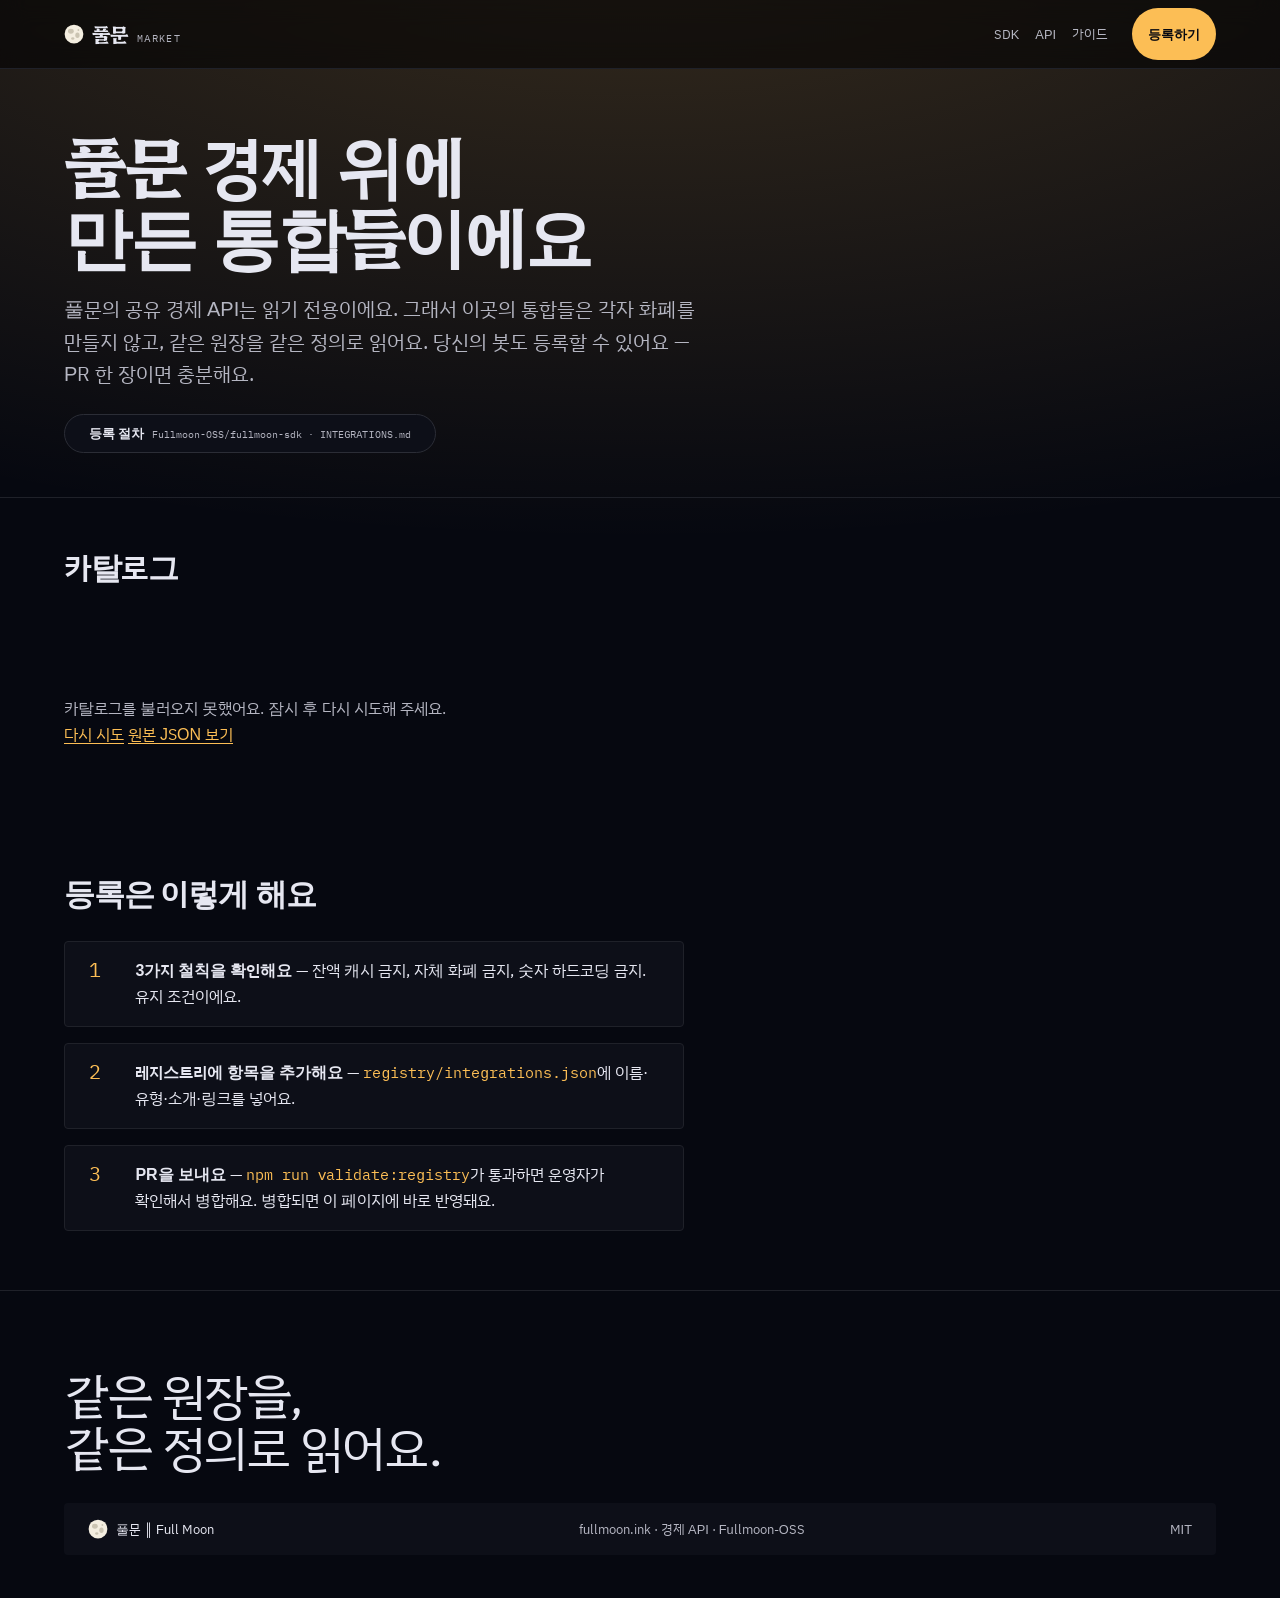
==== index.html @ bb8cbcb5 "feat: Fullmoon market — the integration catalog site (market.fullmoon.ink)" ====
<!doctype html>
<html lang="ko">
<head>
<meta charset="utf-8">
<meta name="viewport" content="width=device-width, initial-scale=1, viewport-fit=cover">
<title>풀문 마켓 ║ Full Moon Market — 풀문 경제 위에 만든 통합들</title>
<meta name="description" content="풀문(Fullmoon) 네트워크의 공유 경제 API 위에 만들어진 봇·대시보드·도구들의 공식 카탈로그예요. 자기 화폐를 만들지 않고 같은 원장을 함께 읽는 통합들을 등록하고 찾아가세요.">
<meta name="color-scheme" content="dark">
<link rel="canonical" href="https://market.fullmoon.ink/">
<meta property="og:title" content="풀문 마켓 ║ Full Moon Market — 풀문 경제 위에 만든 통합들">
<meta property="og:description" content="풀문 공유 경제 API 위에 만들어진 봇·대시보드·도구들의 공식 카탈로그예요. PR 한 장으로 등록할 수 있어요.">
<meta property="og:type" content="website">
<meta property="og:url" content="https://market.fullmoon.ink/">
<meta property="og:image" content="https://fullmoon.ink/assets/img/og-banner.png">
<meta name="theme-color" content="#0d1226">
<link rel="icon" type="image/png" href="assets/img/guild-icon.png">
<link rel="preload" href="assets/fonts/plex-sans-kr-400.woff2" as="font" type="font/woff2" crossorigin>
<link rel="preload" href="assets/fonts/hahmlet-700.woff2" as="font" type="font/woff2" crossorigin>
<link rel="preload" href="assets/fonts/plex-mono-400.woff2" as="font" type="font/woff2" crossorigin>
<link rel="stylesheet" href="assets/css/tokens.css">
<link rel="stylesheet" href="assets/css/fonts.css">
<link rel="stylesheet" href="assets/css/market.css">
<script src="assets/js/market.js" defer></script>
</head>
<body>
<a class="skip" href="#main">본문으로 건너뛰기</a>

<header class="nav">
  <nav class="nav__inner" aria-label="주요 메뉴">
    <a class="brand" href="https://fullmoon.ink/">
      <svg class="moon" viewBox="0 0 32 32" aria-hidden="true" focusable="false">
        <circle cx="16" cy="16" r="15" fill="var(--color-moon-face)"/>
        <ellipse cx="11" cy="11.5" rx="4.6" ry="3.9" fill="var(--color-moon-mare)"/>
        <ellipse cx="21.5" cy="18" rx="3.4" ry="4.4" fill="var(--color-moon-mare)"/>
        <ellipse cx="14" cy="23" rx="2.6" ry="2" fill="var(--color-moon-mare)"/>
        <circle cx="23" cy="9.5" r="1.5" fill="var(--color-moon-mare)"/>
      </svg>
      <span class="brand__name">풀문</span>
      <span class="brand__latin">Market</span>
    </a>
    <div class="nav__links">
      <a class="nav__link" href="https://github.com/Fullmoon-OSS/fullmoon-sdk">SDK</a>
      <a class="nav__link" href="https://github.com/Fullmoon-OSS/fullmoon-economy-api">API</a>
      <a class="nav__link" href="https://github.com/Fullmoon-OSS/fullmoon-docs">가이드</a>
    </div>
    <div class="nav__end">
      <a class="nav__cta" href="https://github.com/Fullmoon-OSS/fullmoon-sdk/blob/main/INTEGRATIONS.md">등록하기</a>
    </div>
  </nav>
</header>

<main id="main">
  <section class="hero" aria-labelledby="hero-title">
    <h1 class="hero__display" id="hero-title">풀문 경제 위에<br>만든 통합들이에요</h1>
    <p class="hero__lede">
      풀문의 공유 경제 API는 읽기 전용이에요. 그래서 이곳의 통합들은 각자 화폐를
      만들지 않고, 같은 원장을 같은 정의로 읽어요. 당신의 봇도 등록할 수 있어요 —
      PR 한 장이면 충분해요.
    </p>
    <a class="chip" href="https://github.com/Fullmoon-OSS/fullmoon-sdk/blob/main/INTEGRATIONS.md">
      <span class="chip__label">등록 절차</span>
      <span class="chip__addr">Fullmoon-OSS/fullmoon-sdk · INTEGRATIONS.md</span>
    </a>
  </section>

  <section class="board" aria-label="통합 카탈로그">
    <div class="board__head">
      <h2 class="board__title">카탈로그</h2>
      <p class="board__count" id="count" aria-live="polite"></p>
    </div>
    <div class="filters" id="filters" role="group" aria-label="유형 필터"></div>
    <div class="grid" id="grid">
      <p class="state" id="loading">카탈로그를 불러오는 중이에요…</p>
      <noscript><p class="state">이 카탈로그는 JavaScript로 목록을 그려요. 브라우저에서 허용해 주세요. 목록 원본은 <a href="https://github.com/Fullmoon-OSS/fullmoon-sdk/blob/main/registry/integrations.json">registry/integrations.json</a>에 있어요.</p></noscript>
    </div>
    <div class="state state--hidden" id="error" role="alert">
      <p>카탈로그를 불러오지 못했어요. 잠시 후 다시 시도해 주세요.</p>
      <p><button class="retry" id="retry" type="button">다시 시도</button>
         <a class="retry" href="https://github.com/Fullmoon-OSS/fullmoon-sdk/blob/main/registry/integrations.json">원본 JSON 보기</a></p>
    </div>
  </section>

  <section class="howto" aria-labelledby="howto-title">
    <h2 class="howto__title" id="howto-title">등록은 이렇게 해요</h2>
    <ol class="howto__steps">
      <li><span class="step__n"></span><div class="step__body"><strong>3가지 철칙을 확인해요</strong> — 잔액 캐시 금지, 자체 화폐 금지, 숫자 하드코딩 금지. 유지 조건이에요.</div></li>
      <li><span class="step__n"></span><div class="step__body"><strong>레지스트리에 항목을 추가해요</strong> — <code>registry/integrations.json</code>에 이름·유형·소개·링크를 넣어요.</div></li>
      <li><span class="step__n"></span><div class="step__body"><strong>PR을 보내요</strong> — <code>npm run validate:registry</code>가 통과하면 운영자가 확인해서 병합해요. 병합되면 이 페이지에 바로 반영돼요.</div></li>
    </ol>
  </section>
</main>

<footer class="foot">
  <p class="foot__line">같은 원장을,<br>같은 정의로 읽어요.</p>
  <div class="foot__meta">
    <span class="foot__mark">
      <svg class="moon" viewBox="0 0 32 32" aria-hidden="true" focusable="false">
        <circle cx="16" cy="16" r="15" fill="var(--color-moon-face)"/>
        <ellipse cx="11" cy="11.5" rx="4.6" ry="3.9" fill="var(--color-moon-mare)"/>
        <ellipse cx="21.5" cy="18" rx="3.4" ry="4.4" fill="var(--color-moon-mare)"/>
        <ellipse cx="14" cy="23" rx="2.6" ry="2" fill="var(--color-moon-mare)"/>
        <circle cx="23" cy="9.5" r="1.5" fill="var(--color-moon-mare)"/>
      </svg>
      풀문 ║ Full Moon
    </span>
    <span><a href="https://fullmoon.ink/">fullmoon.ink</a> · <a href="https://api.fullmoon.ink/economy/v1/health">경제 API</a> · <a href="https://github.com/Fullmoon-OSS">Fullmoon-OSS</a></span>
    <span>MIT</span>
  </div>
</footer>
</body>
</html>
---- assets/css/tokens.css ----
/* Hallmark · locked tokens · theme: custom "Moonwake" (tuned depth)
 * Palette derived from measured brand assets, not invented:
 *   guild icon ground  #0F1525 -> oklch(19.9% 0.034 268)
 *   MOTD gradient      #B5B4E2 -> oklch(78.6% 0.065 286)
 *                      #826BC2 -> oklch(58.8% 0.131 294)
 *                      #3D4468 -> oklch(39.7% 0.062 275)
 * Anchor hue 274. Accent taken from the brand's own central object (full moon)
 * rather than the violet gradient: high-chroma violet on dark canvas is the
 * purple-hero tell. Warm accent on a cool canvas.
 * Verified: gate 22 (min chroma 0.012), gate 23, gates 40-41 (APCA + WCAG).
 */
:root {
  color-scheme: dark;

  /* ---- colour ------------------------------------------------------- */
  --color-paper:       oklch(13.5% 0.019 274);
  --color-paper-2:     oklch(17.0% 0.020 274);
  --color-paper-3:     oklch(20.5% 0.020 274);
  --color-ink:         oklch(93.0% 0.013 283);
  --color-ink-2:       oklch(86.0% 0.012 283);
  --color-muted:       oklch(78.0% 0.016 281);   /* Lc 63.4 on paper */
  --color-neutral:     oklch(68.0% 0.014 281);   /* Lc 46.5 - non-body only */
  --color-rule:        oklch(30.0% 0.016 274);
  --color-rule-2:      oklch(25.0% 0.014 274);
  --color-accent:      oklch(84.0% 0.140  78);
  --color-accent-ink:  oklch(13.5% 0.019 274);
  --color-focus:       oklch(86.0% 0.130  82);

  --color-bloom:       oklch(84% 0.140 78 / 0.20);
  --color-bloom-out:   oklch(13.5% 0.019 274 / 0);
  --color-cast:        oklch(6% 0.020 274 / 0.55);
  --color-scrim:       oklch(4% 0.018 274 / 0.78);
  --color-moon-face:   oklch(95% 0.020 90);
  --color-moon-mare:   oklch(82% 0.026 88);
  --color-selection:   oklch(84% 0.140 78 / 0.28);

  /* The ground the card specimens are composited onto. This is not a Moonwake
   * value: it is the top stop of the cards' own sky, read out of the bot's
   * drawScene. The specimens keep their transparent rounded corners and the
   * clip's H.264 fallback cannot carry alpha at all, so both sit on this and
   * tools/render-cards.mjs refuses to build if the two ever disagree. */
  --color-specimen:    #0a0e21;

  /* ---- type --------------------------------------------------------- */
  --font-display: "Hahmlet", "IBM Plex Sans KR", ui-serif, serif;
  --font-body:    "IBM Plex Sans KR", ui-sans-serif, sans-serif;
  --font-mono:    "IBM Plex Mono", "IBM Plex Sans KR", ui-monospace, monospace;

  /* ratio 1.25 from 16px */
  --text-xs:      0.64rem;
  --text-sm:      0.8rem;
  --text-base:    1rem;
  --text-md:      1.25rem;
  --text-lg:      1.5625rem;
  --text-xl:      1.9531rem;
  --text-2xl:     2.4414rem;
  --text-3xl:     3.0518rem;
  --text-display:   clamp(2.1875rem, 4.4vw + 1rem, 4.25rem);
  --text-display-s: clamp(2rem, 3vw + 1rem, 3.0518rem);

  --leading-display: 1.04;
  --leading-tight:   1.2;
  --leading-body:    1.62;
  --track-display: -0.03em;
  --track-label:    0.13em;

  /* ---- space (4pt, 9 steps) ------------------------------------------ */
  --space-3xs: 0.25rem;
  --space-2xs: 0.5rem;
  --space-xs:  0.75rem;
  --space-sm:  1rem;
  --space-md:  1.5rem;
  --space-lg:  2rem;
  --space-xl:  3rem;
  --space-2xl: 4.5rem;
  --space-3xl: 7rem;

  /* ---- section rhythm ------------------------------------------------ */
  /* The air between two sections, as distinct from the scale above, which is
     what objects are built out of. Fluid because a phone screen is a third the
     width of a desktop one and the same height: the fixed 4.5rem that costs a
     1440px reader nothing costs a 390px reader a twelfth of every screen, and
     the index spent 736px — a quarter of the document — on five such gaps.
     Floors are set at the phone, ceilings at the old fixed values (the footer's
     7rem is the exception: nothing on the site needs 112px of approach).
     Monotonic at every width, so the four never cross. */
  --rhythm-tight: clamp(1.25rem, 2.4vw, 2rem);     /* 20 -> 32  (was space-lg)  */
  --rhythm:       clamp(1.5rem,  3.4vw, 3rem);     /* 24 -> 48  (was space-xl)  */
  --rhythm-open:  clamp(2rem,    4.6vw, 4.5rem);   /* 32 -> 72  (was space-2xl) */
  --rhythm-close: clamp(2.5rem,  6vw,   6rem);     /* 40 -> 96  (was space-3xl) */

  --page-gutter: clamp(1.25rem, 5vw, 4.5rem);
  /* Prose measure. Gate 25 wants 45-75ch; Korean syllable blocks advance
     ~1.3ch each, so the low end of that band is ~38 blocks per line —
     which is also where a Korean column reads best. Both hold at 48ch. */
  --measure: 62ch;
  --measure-narrow: 48ch;
  --measure-say: 54ch;
  --shell: 84rem;

  /* ---- line, radius, elevation --------------------------------------- */
  --rule-hair: 1px;
  --radius-sm:  2px;
  --radius-md:  4px;
  --radius-pill: 999px;
  --shadow-lift: 0 18px 44px -32px var(--color-cast);

  /* ---- z (named, six levels) ---------------------------------------- */
  --z-base:    0;
  --z-raised:  10;
  --z-sticky:  100;
  --z-nav:     300;
  --z-overlay: 700;
  --z-top:     900;

  /* ---- motion ------------------------------------------------------- */
  --ease-out:    cubic-bezier(0.16, 1, 0.3, 1);
  --ease-in:     cubic-bezier(0.7, 0, 0.84, 0);
  --ease-in-out: cubic-bezier(0.65, 0, 0.35, 1);
  --dur-micro: 120ms;
  --dur-short: 220ms;
  --dur-long:  420ms;
}
---- assets/css/fonts.css ----
/* Generated by tools/fetch_fonts.py — do not hand-edit.
 * One static woff2 per weight the page actually computes to, subset to
 * the glyphs it actually renders. Korean glyphs that IBM Plex Mono does
 * not carry fall through to IBM Plex Sans KR, its superfamily sibling.
 */

@font-face {
  font-family: "Hahmlet";
  font-style: normal;
  font-weight: 400;
  font-display: swap;
  src: url("../fonts/hahmlet-400.woff2") format("woff2");
}

@font-face {
  font-family: "Hahmlet";
  font-style: normal;
  font-weight: 700;
  font-display: swap;
  src: url("../fonts/hahmlet-700.woff2") format("woff2");
}

@font-face {
  font-family: "IBM Plex Mono";
  font-style: normal;
  font-weight: 400;
  font-display: swap;
  src: url("../fonts/plex-mono-400.woff2") format("woff2");
}

@font-face {
  font-family: "IBM Plex Sans KR";
  font-style: normal;
  font-weight: 400;
  font-display: swap;
  src: url("../fonts/plex-sans-kr-400.woff2") format("woff2");
}

@font-face {
  font-family: "IBM Plex Sans KR";
  font-style: normal;
  font-weight: 600;
  font-display: swap;
  src: url("../fonts/plex-sans-kr-600.woff2") format("woff2");
}
---- assets/css/market.css ----
/* market.fullmoon.ink — the Fullmoon-OSS integration catalog.
 *
 * Design language: the dalbit-web "Moonwake" system (assets/css/tokens.css is
 * the locked token sheet, copied verbatim). This file only composes the
 * tokens: dark paper, hairline rules, Hahmlet display, mono machine text,
 * one warm accent on a cool canvas. No new colours.
 */

/* ---- base ----------------------------------------------------------- */

body {
  margin: 0;
  background-color: var(--color-paper);
  background-image: radial-gradient(120% 70% at 50% -10%,
      var(--color-bloom), var(--color-bloom-out));
  background-repeat: no-repeat;
  background-attachment: fixed;
  color: var(--color-ink);
  font-family: var(--font-body);
  font-size: var(--text-base);
  font-weight: 400;
  line-height: var(--leading-body);
  font-variant-numeric: oldstyle-nums;
  word-break: keep-all;
  overflow-wrap: break-word;
  padding-inline: max(0px, env(safe-area-inset-left));
  padding-bottom: env(safe-area-inset-bottom);
}

::selection { background: var(--color-selection); color: var(--color-ink); }

h1, h2 {
  font-family: var(--font-display);
  font-weight: 700;
  letter-spacing: var(--track-display);
  overflow-wrap: anywhere;
  min-width: 0;
  margin: 0;
}

p { margin: 0; text-wrap: pretty; }
ol { margin: 0; padding: 0; list-style: none; }
a { color: inherit; text-decoration: none; }

code, .mono {
  font-family: var(--font-mono);
  font-size: 0.92em;
  color: var(--color-accent);
  font-variant-numeric: tabular-nums;
  white-space: nowrap;
}

.skip {
  position: fixed;
  inset-inline-start: var(--space-md);
  inset-block-start: calc(-1 * var(--space-3xl));
  z-index: var(--z-top);
  padding: var(--space-2xs) var(--space-md);
  background: var(--color-accent);
  color: var(--color-accent-ink);
  border-radius: var(--radius-md);
  transition: inset-block-start var(--dur-short) var(--ease-out);
}
.skip:focus-visible { inset-block-start: var(--space-2xs); }

:where(a, button):focus-visible {
  outline: var(--rule-hair) solid var(--color-focus);
  outline-offset: 2px;
}

/* ---- nav ------------------------------------------------------------ */

.nav {
  position: sticky;
  inset-block-start: 0;
  z-index: var(--z-nav);
  background: var(--color-cast);
  backdrop-filter: blur(12px);
  border-block-end: var(--rule-hair) solid var(--color-rule-2);
}

.nav__inner {
  max-width: var(--shell);
  margin-inline: auto;
  padding-inline: var(--page-gutter);
  padding-block: var(--space-2xs);
  display: flex;
  align-items: center;
  gap: var(--space-md);
  min-height: 44px;
}

.brand {
  display: flex;
  align-items: baseline;
  gap: var(--space-2xs);
  margin-inline-end: auto;
}

.moon { width: 1.25rem; height: 1.25rem; align-self: center; flex: none; }

.brand__name {
  font-family: var(--font-display);
  font-weight: 700;
  font-size: var(--text-md);
  letter-spacing: var(--track-display);
}

.brand__latin {
  font-family: var(--font-mono);
  font-size: var(--text-xs);
  color: var(--color-muted);
  letter-spacing: var(--track-label);
  text-transform: uppercase;
}

.nav__links { display: flex; gap: var(--space-sm); flex-wrap: wrap; }

.nav__link {
  font-size: var(--text-sm);
  color: var(--color-muted);
  padding-block: var(--space-3xs);
}
.nav__link:hover, .nav__link:focus-visible { color: var(--color-accent); }

.nav__cta {
  font-size: var(--text-sm);
  font-weight: 600;
  color: var(--color-accent-ink);
  background: var(--color-accent);
  padding: var(--space-3xs) var(--space-sm);
  border-radius: var(--radius-pill);
  min-height: 44px;
  display: inline-flex;
  align-items: center;
  transition: background var(--dur-short) var(--ease-out);
}
.nav__cta:hover, .nav__cta:focus-visible { background: var(--color-focus); }
.nav__cta:active { transform: translateY(1px); }

/* ---- hero ----------------------------------------------------------- */

.hero {
  max-width: var(--shell);
  margin-inline: auto;
  padding-inline: var(--page-gutter);
  padding-block: var(--rhythm-open) var(--rhythm);
  display: grid;
  gap: var(--space-md);
  justify-items: start;
}

.hero__display {
  font-size: var(--text-display);
  line-height: var(--leading-display);
}

.hero__lede {
  max-width: var(--measure-say);
  color: var(--color-muted);
  font-size: var(--text-md);
}

.chip {
  display: inline-flex;
  align-items: baseline;
  gap: var(--space-2xs);
  padding: var(--space-2xs) var(--space-md);
  border: var(--rule-hair) solid var(--color-rule);
  border-radius: var(--radius-pill);
  background: var(--color-paper-2);
  transition: background var(--dur-short) var(--ease-out),
              border-color var(--dur-short) var(--ease-out);
}
.chip__label { font-weight: 600; font-size: var(--text-sm); }
.chip__addr { font-family: var(--font-mono); font-size: var(--text-xs); color: var(--color-muted); }
.chip:hover, .chip:focus-visible { background: var(--color-accent); border-color: var(--color-accent); }
.chip:hover .chip__addr, .chip:hover .chip__label,
.chip:focus-visible .chip__addr, .chip:focus-visible .chip__label {
  color: var(--color-accent-ink);
}

/* ---- board (catalog) ------------------------------------------------ */

.board {
  max-width: var(--shell);
  margin-inline: auto;
  padding-inline: var(--page-gutter);
  padding-block: var(--rhythm);
  display: grid;
  gap: var(--space-md);
  border-block-start: var(--rule-hair) solid var(--color-rule-2);
}

.board__head {
  display: flex;
  align-items: baseline;
  justify-content: space-between;
  gap: var(--space-sm);
  flex-wrap: wrap;
}

.board__title { font-size: var(--text-xl); }

.board__count {
  font-family: var(--font-mono);
  font-size: var(--text-sm);
  color: var(--color-neutral);
  font-variant-numeric: tabular-nums;
}

.filters { display: flex; gap: var(--space-2xs); flex-wrap: wrap; }

.filter {
  font-family: var(--font-body);
  font-size: var(--text-sm);
  color: var(--color-muted);
  background: var(--color-paper-2);
  border: var(--rule-hair) solid var(--color-rule-2);
  border-radius: var(--radius-pill);
  padding: var(--space-3xs) var(--space-sm);
  min-height: 44px;
  cursor: pointer;
  transition: color var(--dur-short) var(--ease-out),
              border-color var(--dur-short) var(--ease-out);
}
.filter:hover, .filter:focus-visible { border-color: var(--color-accent); color: var(--color-ink); }
.filter[aria-pressed='true'] {
  color: var(--color-accent-ink);
  background: var(--color-accent);
  border-color: var(--color-accent);
  font-weight: 600;
}

/* ---- cards ---------------------------------------------------------- */

.grid {
  display: grid;
  grid-template-columns: repeat(auto-fill, minmax(min(100%, 19rem), 1fr));
  gap: var(--space-sm);
}

.card {
  display: grid;
  gap: var(--space-2xs);
  align-content: start;
  padding: var(--space-md);
  background: var(--color-paper-2);
  border: var(--rule-hair) solid var(--color-rule-2);
  border-radius: var(--radius-md);
  transition: border-color var(--dur-short) var(--ease-out),
              box-shadow var(--dur-long) var(--ease-out),
              transform var(--dur-long) var(--ease-out);
}
.card:hover, .card:focus-within {
  border-color: var(--color-rule);
  box-shadow: var(--shadow-lift);
  transform: translateY(-2px);
}

.card__head {
  display: flex;
  align-items: center;
  justify-content: space-between;
  gap: var(--space-2xs);
}

.card__type {
  font-family: var(--font-mono);
  font-size: var(--text-xs);
  letter-spacing: var(--track-label);
  text-transform: uppercase;
  color: var(--color-neutral);
}

.card__verified {
  font-size: var(--text-xs);
  color: var(--color-accent-ink);
  background: var(--color-bloom);
  border-radius: var(--radius-pill);
  padding: 0.15em 0.7em;
  white-space: nowrap;
}

.card__name {
  font-family: var(--font-display);
  font-weight: 700;
  font-size: var(--text-lg);
  line-height: var(--leading-tight);
}

.card__name a:hover, .card__name a:focus-visible { color: var(--color-accent); }

.card__desc { color: var(--color-muted); font-size: var(--text-sm); }

.card__meta {
  display: flex;
  align-items: center;
  justify-content: space-between;
  gap: var(--space-2xs);
  flex-wrap: wrap;
  border-block-start: var(--rule-hair) solid var(--color-rule-2);
  padding-block-start: var(--space-2xs);
  margin-block-start: var(--space-3xs);
  font-family: var(--font-mono);
  font-size: var(--text-xs);
  color: var(--color-neutral);
  font-variant-numeric: tabular-nums;
}

/* ---- states ---------------------------------------------------------- */

.state {
  max-width: var(--measure-narrow);
  color: var(--color-muted);
  padding-block: var(--space-lg);
}
.state--hidden { display: none; }
.state a, .retry {
  color: var(--color-accent);
  font: inherit;
  background: none;
  border: none;
  padding: 0;
  cursor: pointer;
  text-decoration: underline;
  text-underline-offset: 3px;
}

/* ---- howto ----------------------------------------------------------- */

.howto {
  max-width: var(--shell);
  margin-inline: auto;
  padding-inline: var(--page-gutter);
  padding-block: var(--rhythm) var(--rhythm-open);
  display: grid;
  gap: var(--space-md);
}

.howto__title { font-size: var(--text-xl); }

.howto__steps {
  display: grid;
  gap: var(--space-sm);
  max-width: var(--measure);
  counter-reset: step;
}
.howto__steps li {
  display: grid;
  grid-template-columns: 2.4rem 1fr;
  gap: var(--space-2xs);
  padding: var(--space-sm) var(--space-md);
  background: var(--color-paper-2);
  border: var(--rule-hair) solid var(--color-rule-2);
  border-radius: var(--radius-md);
}
/* The number is its own item and the body is a wrapped div — exactly two grid
 * items per row. Bare <strong>+text next to ::before fragmented into three
 * anonymous items, and the tail text landed in the 2.4rem number column,
 * stacking one character per line. Explicit wrappers pin the placement. */
.step__n::before {
  content: counter(step);
  counter-increment: step;
  display: block;
  font-family: var(--font-mono);
  color: var(--color-accent);
  font-size: var(--text-md);
  line-height: 1.2;
}
.step__body { min-width: 0; }

/* ---- foot ------------------------------------------------------------ */

.foot {
  max-width: var(--shell);
  margin-inline: auto;
  padding-inline: var(--page-gutter);
  padding-block: var(--rhythm-close) var(--rhythm);
  display: grid;
  gap: var(--space-lg);
  border-block-start: var(--rule-hair) solid var(--color-rule-2);
}

.foot__line {
  font-family: var(--font-display);
  font-weight: 400;
  font-size: clamp(1.75rem, 5vw, 3.0518rem);
  line-height: 1.06;
  letter-spacing: var(--track-display);
  max-width: 24ch;
  overflow-wrap: anywhere;
  min-width: 0;
}

.foot__meta {
  display: flex;
  align-items: center;
  justify-content: space-between;
  flex-wrap: wrap;
  gap: var(--space-sm);
  line-height: 1;
  padding: var(--space-sm) var(--space-md);
  background: var(--color-paper-2);
  border-radius: var(--radius-md);
  color: var(--color-muted);
  font-size: var(--text-sm);
}
.foot__meta a:hover, .foot__meta a:focus-visible { color: var(--color-accent); }
.foot__mark { display: flex; align-items: center; gap: var(--space-2xs); white-space: nowrap; color: var(--color-ink); }
.foot__mark .moon { width: 1.25rem; height: 1.25rem; flex: none; }

@media (prefers-reduced-motion: reduce) {
  * { transition-duration: 0.01ms !important; }
  .card:hover, .card:focus-within { transform: none; }
}
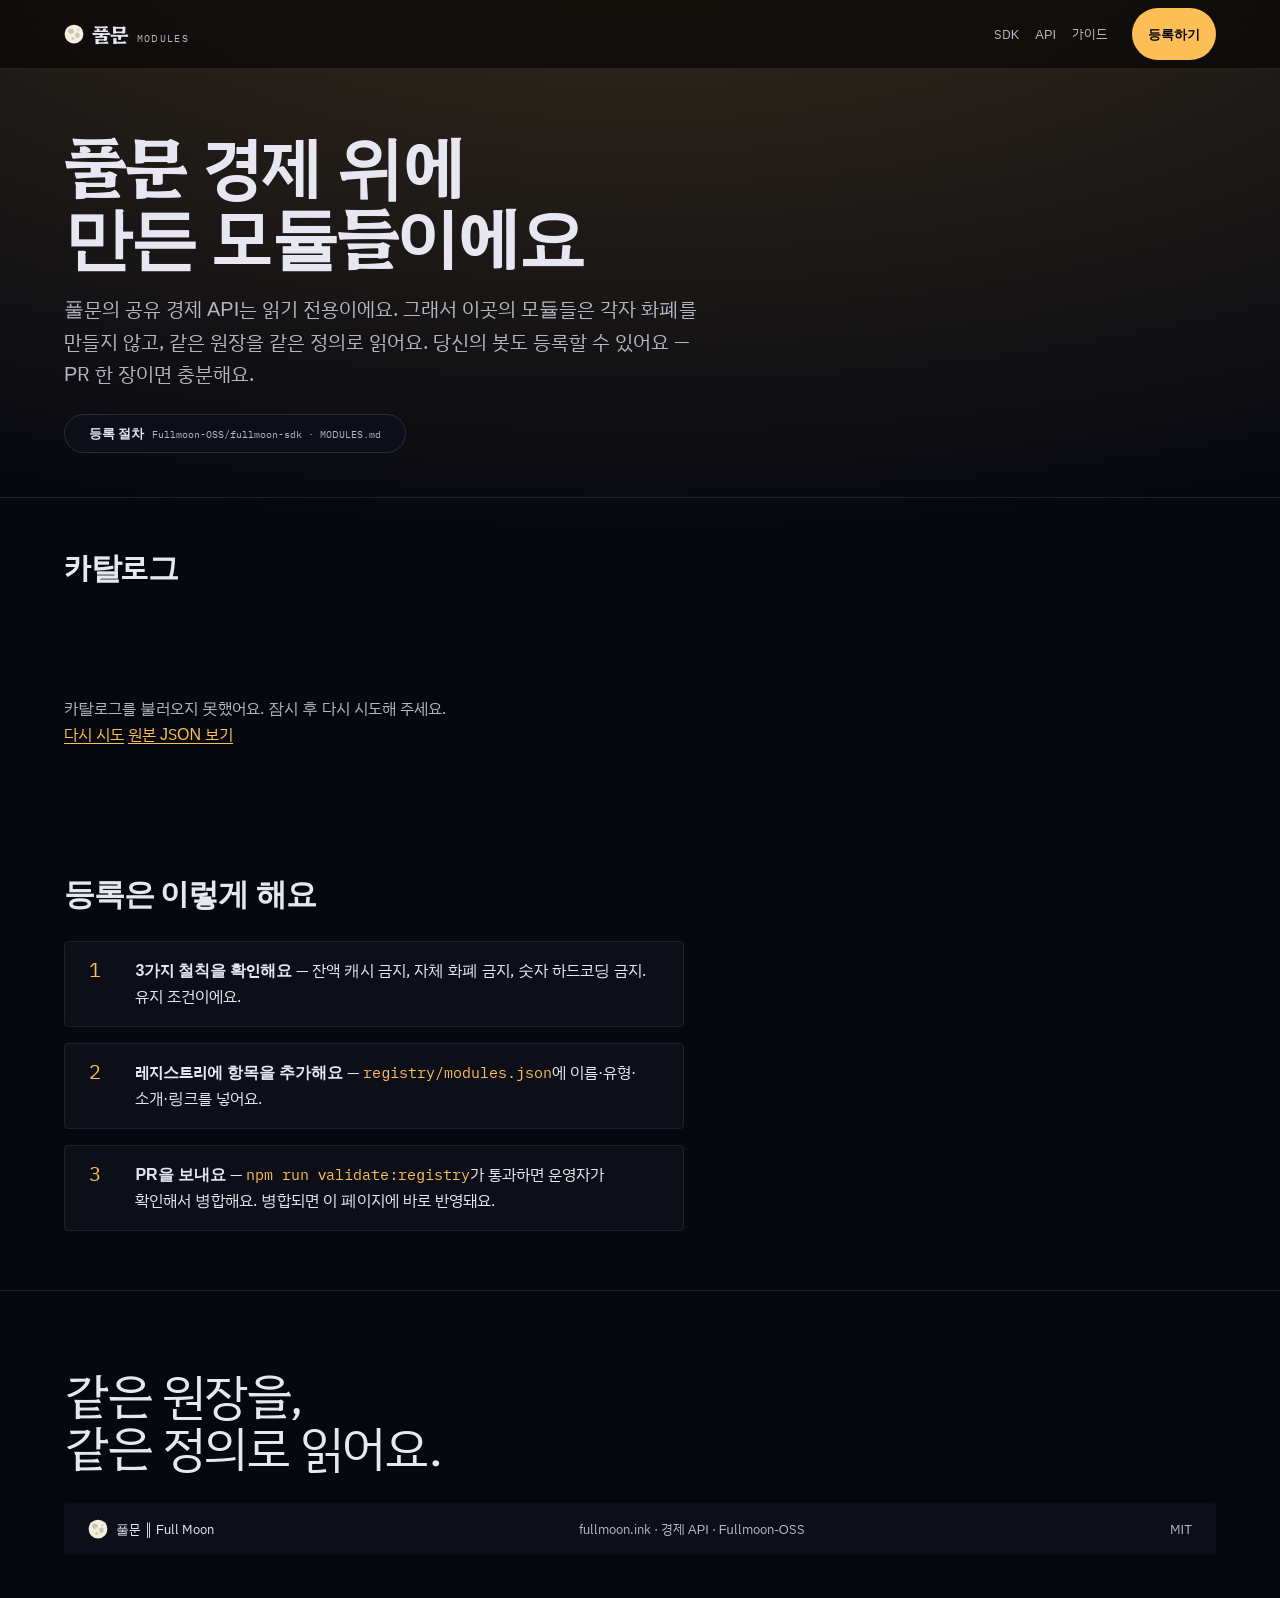
==== commit 461e914c: "refactor!: fullmoon-market -> fullmoon-modules (community modules) Repo renamed on GitHub (old URLs " ====
--- a/index.html
+++ b/index.html
@@ -3,14 +3,14 @@
 <head>
 <meta charset="utf-8">
 <meta name="viewport" content="width=device-width, initial-scale=1, viewport-fit=cover">
-<title>풀문 마켓 ║ Full Moon Market — 풀문 경제 위에 만든 통합들</title>
-<meta name="description" content="풀문(Fullmoon) 네트워크의 공유 경제 API 위에 만들어진 봇·대시보드·도구들의 공식 카탈로그예요. 자기 화폐를 만들지 않고 같은 원장을 함께 읽는 통합들을 등록하고 찾아가세요.">
+<title>풀문 모듈 ║ Full Moon Modules — 풀문 경제 위에 만든 모듈들</title>
+<meta name="description" content="풀문(Fullmoon) 네트워크의 공유 경제 API 위에 만들어진 봇·대시보드·도구들의 공식 카탈로그예요. 자기 화폐를 만들지 않고 같은 원장을 함께 읽는 모듈들을 등록하고 찾아가세요.">
 <meta name="color-scheme" content="dark">
-<link rel="canonical" href="https://market.fullmoon.ink/">
-<meta property="og:title" content="풀문 마켓 ║ Full Moon Market — 풀문 경제 위에 만든 통합들">
+<link rel="canonical" href="https://modules.fullmoon.ink/">
+<meta property="og:title" content="풀문 모듈 ║ Full Moon Modules — 풀문 경제 위에 만든 모듈들">
 <meta property="og:description" content="풀문 공유 경제 API 위에 만들어진 봇·대시보드·도구들의 공식 카탈로그예요. PR 한 장으로 등록할 수 있어요.">
 <meta property="og:type" content="website">
-<meta property="og:url" content="https://market.fullmoon.ink/">
+<meta property="og:url" content="https://modules.fullmoon.ink/">
 <meta property="og:image" content="https://fullmoon.ink/assets/img/og-banner.png">
 <meta name="theme-color" content="#0d1226">
 <link rel="icon" type="image/png" href="assets/img/guild-icon.png">
@@ -19,8 +19,8 @@
 <link rel="preload" href="assets/fonts/plex-mono-400.woff2" as="font" type="font/woff2" crossorigin>
 <link rel="stylesheet" href="assets/css/tokens.css">
 <link rel="stylesheet" href="assets/css/fonts.css">
-<link rel="stylesheet" href="assets/css/market.css">
-<script src="assets/js/market.js" defer></script>
+<link rel="stylesheet" href="assets/css/modules.css">
+<script src="assets/js/modules.js" defer></script>
 </head>
 <body>
 <a class="skip" href="#main">본문으로 건너뛰기</a>
@@ -36,7 +36,7 @@
         <circle cx="23" cy="9.5" r="1.5" fill="var(--color-moon-mare)"/>
       </svg>
       <span class="brand__name">풀문</span>
-      <span class="brand__latin">Market</span>
+      <span class="brand__latin">Modules</span>
     </a>
     <div class="nav__links">
       <a class="nav__link" href="https://github.com/Fullmoon-OSS/fullmoon-sdk">SDK</a>
@@ -44,26 +44,26 @@
       <a class="nav__link" href="https://github.com/Fullmoon-OSS/fullmoon-docs">가이드</a>
     </div>
     <div class="nav__end">
-      <a class="nav__cta" href="https://github.com/Fullmoon-OSS/fullmoon-sdk/blob/main/INTEGRATIONS.md">등록하기</a>
+      <a class="nav__cta" href="https://github.com/Fullmoon-OSS/fullmoon-sdk/blob/main/MODULES.md">등록하기</a>
     </div>
   </nav>
 </header>
 
 <main id="main">
   <section class="hero" aria-labelledby="hero-title">
-    <h1 class="hero__display" id="hero-title">풀문 경제 위에<br>만든 통합들이에요</h1>
+    <h1 class="hero__display" id="hero-title">풀문 경제 위에<br>만든 모듈들이에요</h1>
     <p class="hero__lede">
-      풀문의 공유 경제 API는 읽기 전용이에요. 그래서 이곳의 통합들은 각자 화폐를
+      풀문의 공유 경제 API는 읽기 전용이에요. 그래서 이곳의 모듈들은 각자 화폐를
       만들지 않고, 같은 원장을 같은 정의로 읽어요. 당신의 봇도 등록할 수 있어요 —
       PR 한 장이면 충분해요.
     </p>
-    <a class="chip" href="https://github.com/Fullmoon-OSS/fullmoon-sdk/blob/main/INTEGRATIONS.md">
+    <a class="chip" href="https://github.com/Fullmoon-OSS/fullmoon-sdk/blob/main/MODULES.md">
       <span class="chip__label">등록 절차</span>
-      <span class="chip__addr">Fullmoon-OSS/fullmoon-sdk · INTEGRATIONS.md</span>
+      <span class="chip__addr">Fullmoon-OSS/fullmoon-sdk · MODULES.md</span>
     </a>
   </section>
 
-  <section class="board" aria-label="통합 카탈로그">
+  <section class="board" aria-label="모듈 카탈로그">
     <div class="board__head">
       <h2 class="board__title">카탈로그</h2>
       <p class="board__count" id="count" aria-live="polite"></p>
@@ -71,12 +71,12 @@
     <div class="filters" id="filters" role="group" aria-label="유형 필터"></div>
     <div class="grid" id="grid">
       <p class="state" id="loading">카탈로그를 불러오는 중이에요…</p>
-      <noscript><p class="state">이 카탈로그는 JavaScript로 목록을 그려요. 브라우저에서 허용해 주세요. 목록 원본은 <a href="https://github.com/Fullmoon-OSS/fullmoon-sdk/blob/main/registry/integrations.json">registry/integrations.json</a>에 있어요.</p></noscript>
+      <noscript><style>#loading{display:none}</style><p class="state">이 카탈로그는 JavaScript로 목록을 그려요. 브라우저에서 허용해 주세요. 목록 원본은 <a href="https://github.com/Fullmoon-OSS/fullmoon-sdk/blob/main/registry/modules.json">registry/modules.json</a>에 있어요.</p></noscript>
     </div>
     <div class="state state--hidden" id="error" role="alert">
       <p>카탈로그를 불러오지 못했어요. 잠시 후 다시 시도해 주세요.</p>
       <p><button class="retry" id="retry" type="button">다시 시도</button>
-         <a class="retry" href="https://github.com/Fullmoon-OSS/fullmoon-sdk/blob/main/registry/integrations.json">원본 JSON 보기</a></p>
+         <a class="retry" href="https://github.com/Fullmoon-OSS/fullmoon-sdk/blob/main/registry/modules.json">원본 JSON 보기</a></p>
     </div>
   </section>
 
@@ -84,7 +84,7 @@
     <h2 class="howto__title" id="howto-title">등록은 이렇게 해요</h2>
     <ol class="howto__steps">
       <li><span class="step__n"></span><div class="step__body"><strong>3가지 철칙을 확인해요</strong> — 잔액 캐시 금지, 자체 화폐 금지, 숫자 하드코딩 금지. 유지 조건이에요.</div></li>
-      <li><span class="step__n"></span><div class="step__body"><strong>레지스트리에 항목을 추가해요</strong> — <code>registry/integrations.json</code>에 이름·유형·소개·링크를 넣어요.</div></li>
+      <li><span class="step__n"></span><div class="step__body"><strong>레지스트리에 항목을 추가해요</strong> — <code>registry/modules.json</code>에 이름·유형·소개·링크를 넣어요.</div></li>
       <li><span class="step__n"></span><div class="step__body"><strong>PR을 보내요</strong> — <code>npm run validate:registry</code>가 통과하면 운영자가 확인해서 병합해요. 병합되면 이 페이지에 바로 반영돼요.</div></li>
     </ol>
   </section>
--- a/assets/css/modules.css
+++ b/assets/css/modules.css
@@ -0,0 +1,416 @@
+/* modules.fullmoon.ink — the Fullmoon-OSS community module catalog.
+ *
+ * Design language: the dalbit-web "Moonwake" system (assets/css/tokens.css is
+ * the locked token sheet, copied verbatim). This file only composes the
+ * tokens: dark paper, hairline rules, Hahmlet display, mono machine text,
+ * one warm accent on a cool canvas. No new colours.
+ */
+
+/* ---- base ----------------------------------------------------------- */
+
+body {
+  margin: 0;
+  background-color: var(--color-paper);
+  background-image: radial-gradient(120% 70% at 50% -10%,
+      var(--color-bloom), var(--color-bloom-out));
+  background-repeat: no-repeat;
+  background-attachment: fixed;
+  color: var(--color-ink);
+  font-family: var(--font-body);
+  font-size: var(--text-base);
+  font-weight: 400;
+  line-height: var(--leading-body);
+  font-variant-numeric: oldstyle-nums;
+  word-break: keep-all;
+  overflow-wrap: break-word;
+  padding-inline: max(0px, env(safe-area-inset-left));
+  padding-bottom: env(safe-area-inset-bottom);
+}
+
+::selection { background: var(--color-selection); color: var(--color-ink); }
+
+h1, h2 {
+  font-family: var(--font-display);
+  font-weight: 700;
+  letter-spacing: var(--track-display);
+  overflow-wrap: anywhere;
+  min-width: 0;
+  margin: 0;
+}
+
+p { margin: 0; text-wrap: pretty; }
+ol { margin: 0; padding: 0; list-style: none; }
+a { color: inherit; text-decoration: none; }
+
+code, .mono {
+  font-family: var(--font-mono);
+  font-size: 0.92em;
+  color: var(--color-accent);
+  font-variant-numeric: tabular-nums;
+  white-space: nowrap;
+}
+
+.skip {
+  position: fixed;
+  inset-inline-start: var(--space-md);
+  inset-block-start: calc(-1 * var(--space-3xl));
+  z-index: var(--z-top);
+  padding: var(--space-2xs) var(--space-md);
+  background: var(--color-accent);
+  color: var(--color-accent-ink);
+  border-radius: var(--radius-md);
+  transition: inset-block-start var(--dur-short) var(--ease-out);
+}
+.skip:focus-visible { inset-block-start: var(--space-2xs); }
+
+:where(a, button):focus-visible {
+  outline: var(--rule-hair) solid var(--color-focus);
+  outline-offset: 2px;
+}
+
+/* ---- nav ------------------------------------------------------------ */
+
+.nav {
+  position: sticky;
+  inset-block-start: 0;
+  z-index: var(--z-nav);
+  background: var(--color-cast);
+  backdrop-filter: blur(12px);
+  border-block-end: var(--rule-hair) solid var(--color-rule-2);
+}
+
+.nav__inner {
+  max-width: var(--shell);
+  margin-inline: auto;
+  padding-inline: var(--page-gutter);
+  padding-block: var(--space-2xs);
+  display: flex;
+  align-items: center;
+  gap: var(--space-md);
+  min-height: 44px;
+}
+
+.brand {
+  display: flex;
+  align-items: baseline;
+  gap: var(--space-2xs);
+  margin-inline-end: auto;
+}
+
+.moon { width: 1.25rem; height: 1.25rem; align-self: center; flex: none; }
+
+.brand__name {
+  font-family: var(--font-display);
+  font-weight: 700;
+  font-size: var(--text-md);
+  letter-spacing: var(--track-display);
+}
+
+.brand__latin {
+  font-family: var(--font-mono);
+  font-size: var(--text-xs);
+  color: var(--color-muted);
+  letter-spacing: var(--track-label);
+  text-transform: uppercase;
+}
+
+.nav__links { display: flex; gap: var(--space-sm); flex-wrap: wrap; }
+
+.nav__link {
+  font-size: var(--text-sm);
+  color: var(--color-muted);
+  padding-block: var(--space-3xs);
+}
+.nav__link:hover, .nav__link:focus-visible { color: var(--color-accent); }
+
+.nav__cta {
+  font-size: var(--text-sm);
+  font-weight: 600;
+  color: var(--color-accent-ink);
+  background: var(--color-accent);
+  padding: var(--space-3xs) var(--space-sm);
+  border-radius: var(--radius-pill);
+  min-height: 44px;
+  display: inline-flex;
+  align-items: center;
+  transition: background var(--dur-short) var(--ease-out);
+}
+.nav__cta:hover, .nav__cta:focus-visible { background: var(--color-focus); }
+.nav__cta:active { transform: translateY(1px); }
+
+/* ---- hero ----------------------------------------------------------- */
+
+.hero {
+  max-width: var(--shell);
+  margin-inline: auto;
+  padding-inline: var(--page-gutter);
+  padding-block: var(--rhythm-open) var(--rhythm);
+  display: grid;
+  gap: var(--space-md);
+  justify-items: start;
+}
+
+.hero__display {
+  font-size: var(--text-display);
+  line-height: var(--leading-display);
+}
+
+.hero__lede {
+  max-width: var(--measure-say);
+  color: var(--color-muted);
+  font-size: var(--text-md);
+}
+
+.chip {
+  display: inline-flex;
+  align-items: baseline;
+  gap: var(--space-2xs);
+  padding: var(--space-2xs) var(--space-md);
+  border: var(--rule-hair) solid var(--color-rule);
+  border-radius: var(--radius-pill);
+  background: var(--color-paper-2);
+  transition: background var(--dur-short) var(--ease-out),
+              border-color var(--dur-short) var(--ease-out);
+}
+.chip__label { font-weight: 600; font-size: var(--text-sm); }
+.chip__addr { font-family: var(--font-mono); font-size: var(--text-xs); color: var(--color-muted); }
+.chip:hover, .chip:focus-visible { background: var(--color-accent); border-color: var(--color-accent); }
+.chip:hover .chip__addr, .chip:hover .chip__label,
+.chip:focus-visible .chip__addr, .chip:focus-visible .chip__label {
+  color: var(--color-accent-ink);
+}
+
+/* ---- board (catalog) ------------------------------------------------ */
+
+.board {
+  max-width: var(--shell);
+  margin-inline: auto;
+  padding-inline: var(--page-gutter);
+  padding-block: var(--rhythm);
+  display: grid;
+  gap: var(--space-md);
+  border-block-start: var(--rule-hair) solid var(--color-rule-2);
+}
+
+.board__head {
+  display: flex;
+  align-items: baseline;
+  justify-content: space-between;
+  gap: var(--space-sm);
+  flex-wrap: wrap;
+}
+
+.board__title { font-size: var(--text-xl); }
+
+.board__count {
+  font-family: var(--font-mono);
+  font-size: var(--text-sm);
+  color: var(--color-neutral);
+  font-variant-numeric: tabular-nums;
+}
+
+.filters { display: flex; gap: var(--space-2xs); flex-wrap: wrap; }
+
+.filter {
+  font-family: var(--font-body);
+  font-size: var(--text-sm);
+  color: var(--color-muted);
+  background: var(--color-paper-2);
+  border: var(--rule-hair) solid var(--color-rule-2);
+  border-radius: var(--radius-pill);
+  padding: var(--space-3xs) var(--space-sm);
+  min-height: 44px;
+  cursor: pointer;
+  transition: color var(--dur-short) var(--ease-out),
+              border-color var(--dur-short) var(--ease-out);
+}
+.filter:hover, .filter:focus-visible { border-color: var(--color-accent); color: var(--color-ink); }
+.filter[aria-pressed='true'] {
+  color: var(--color-accent-ink);
+  background: var(--color-accent);
+  border-color: var(--color-accent);
+  font-weight: 600;
+}
+
+/* ---- cards ---------------------------------------------------------- */
+
+.grid {
+  display: grid;
+  grid-template-columns: repeat(auto-fill, minmax(min(100%, 19rem), 1fr));
+  gap: var(--space-sm);
+}
+
+.card {
+  display: grid;
+  gap: var(--space-2xs);
+  align-content: start;
+  padding: var(--space-md);
+  background: var(--color-paper-2);
+  border: var(--rule-hair) solid var(--color-rule-2);
+  border-radius: var(--radius-md);
+  transition: border-color var(--dur-short) var(--ease-out),
+              box-shadow var(--dur-long) var(--ease-out),
+              transform var(--dur-long) var(--ease-out);
+}
+.card:hover, .card:focus-within {
+  border-color: var(--color-rule);
+  box-shadow: var(--shadow-lift);
+  transform: translateY(-2px);
+}
+
+.card__head {
+  display: flex;
+  align-items: center;
+  justify-content: space-between;
+  gap: var(--space-2xs);
+}
+
+.card__type {
+  font-family: var(--font-mono);
+  font-size: var(--text-xs);
+  letter-spacing: var(--track-label);
+  text-transform: uppercase;
+  color: var(--color-neutral);
+}
+
+.card__verified {
+  font-size: var(--text-xs);
+  color: var(--color-accent-ink);
+  background: var(--color-bloom);
+  border-radius: var(--radius-pill);
+  padding: 0.15em 0.7em;
+  white-space: nowrap;
+}
+
+.card__name {
+  font-family: var(--font-display);
+  font-weight: 700;
+  font-size: var(--text-lg);
+  line-height: var(--leading-tight);
+}
+
+.card__name a:hover, .card__name a:focus-visible { color: var(--color-accent); }
+
+.card__desc { color: var(--color-muted); font-size: var(--text-sm); }
+
+.card__meta {
+  display: flex;
+  align-items: center;
+  justify-content: space-between;
+  gap: var(--space-2xs);
+  flex-wrap: wrap;
+  border-block-start: var(--rule-hair) solid var(--color-rule-2);
+  padding-block-start: var(--space-2xs);
+  margin-block-start: var(--space-3xs);
+  font-family: var(--font-mono);
+  font-size: var(--text-xs);
+  color: var(--color-neutral);
+  font-variant-numeric: tabular-nums;
+}
+
+/* ---- states ---------------------------------------------------------- */
+
+.state {
+  max-width: var(--measure-narrow);
+  color: var(--color-muted);
+  padding-block: var(--space-lg);
+}
+.state--hidden { display: none; }
+.state a, .retry {
+  color: var(--color-accent);
+  font: inherit;
+  background: none;
+  border: none;
+  padding: 0;
+  cursor: pointer;
+  text-decoration: underline;
+  text-underline-offset: 3px;
+}
+
+/* ---- howto ----------------------------------------------------------- */
+
+.howto {
+  max-width: var(--shell);
+  margin-inline: auto;
+  padding-inline: var(--page-gutter);
+  padding-block: var(--rhythm) var(--rhythm-open);
+  display: grid;
+  gap: var(--space-md);
+}
+
+.howto__title { font-size: var(--text-xl); }
+
+.howto__steps {
+  display: grid;
+  gap: var(--space-sm);
+  max-width: var(--measure);
+  counter-reset: step;
+}
+.howto__steps li {
+  display: grid;
+  grid-template-columns: 2.4rem 1fr;
+  gap: var(--space-2xs);
+  padding: var(--space-sm) var(--space-md);
+  background: var(--color-paper-2);
+  border: var(--rule-hair) solid var(--color-rule-2);
+  border-radius: var(--radius-md);
+}
+/* The number is its own item and the body is a wrapped div — exactly two grid
+ * items per row. Bare <strong>+text next to ::before fragmented into three
+ * anonymous items, and the tail text landed in the 2.4rem number column,
+ * stacking one character per line. Explicit wrappers pin the placement. */
+.step__n::before {
+  content: counter(step);
+  counter-increment: step;
+  display: block;
+  font-family: var(--font-mono);
+  color: var(--color-accent);
+  font-size: var(--text-md);
+  line-height: 1.2;
+}
+.step__body { min-width: 0; }
+
+/* ---- foot ------------------------------------------------------------ */
+
+.foot {
+  max-width: var(--shell);
+  margin-inline: auto;
+  padding-inline: var(--page-gutter);
+  padding-block: var(--rhythm-close) var(--rhythm);
+  display: grid;
+  gap: var(--space-lg);
+  border-block-start: var(--rule-hair) solid var(--color-rule-2);
+}
+
+.foot__line {
+  font-family: var(--font-display);
+  font-weight: 400;
+  font-size: clamp(1.75rem, 5vw, 3.0518rem);
+  line-height: 1.06;
+  letter-spacing: var(--track-display);
+  max-width: 24ch;
+  overflow-wrap: anywhere;
+  min-width: 0;
+}
+
+.foot__meta {
+  display: flex;
+  align-items: center;
+  justify-content: space-between;
+  flex-wrap: wrap;
+  gap: var(--space-sm);
+  line-height: 1;
+  padding: var(--space-sm) var(--space-md);
+  background: var(--color-paper-2);
+  border-radius: var(--radius-md);
+  color: var(--color-muted);
+  font-size: var(--text-sm);
+}
+.foot__meta a:hover, .foot__meta a:focus-visible { color: var(--color-accent); }
+.foot__mark { display: flex; align-items: center; gap: var(--space-2xs); white-space: nowrap; color: var(--color-ink); }
+.foot__mark .moon { width: 1.25rem; height: 1.25rem; flex: none; }
+
+@media (prefers-reduced-motion: reduce) {
+  * { transition-duration: 0.01ms !important; }
+  .card:hover, .card:focus-within { transform: none; }
+}
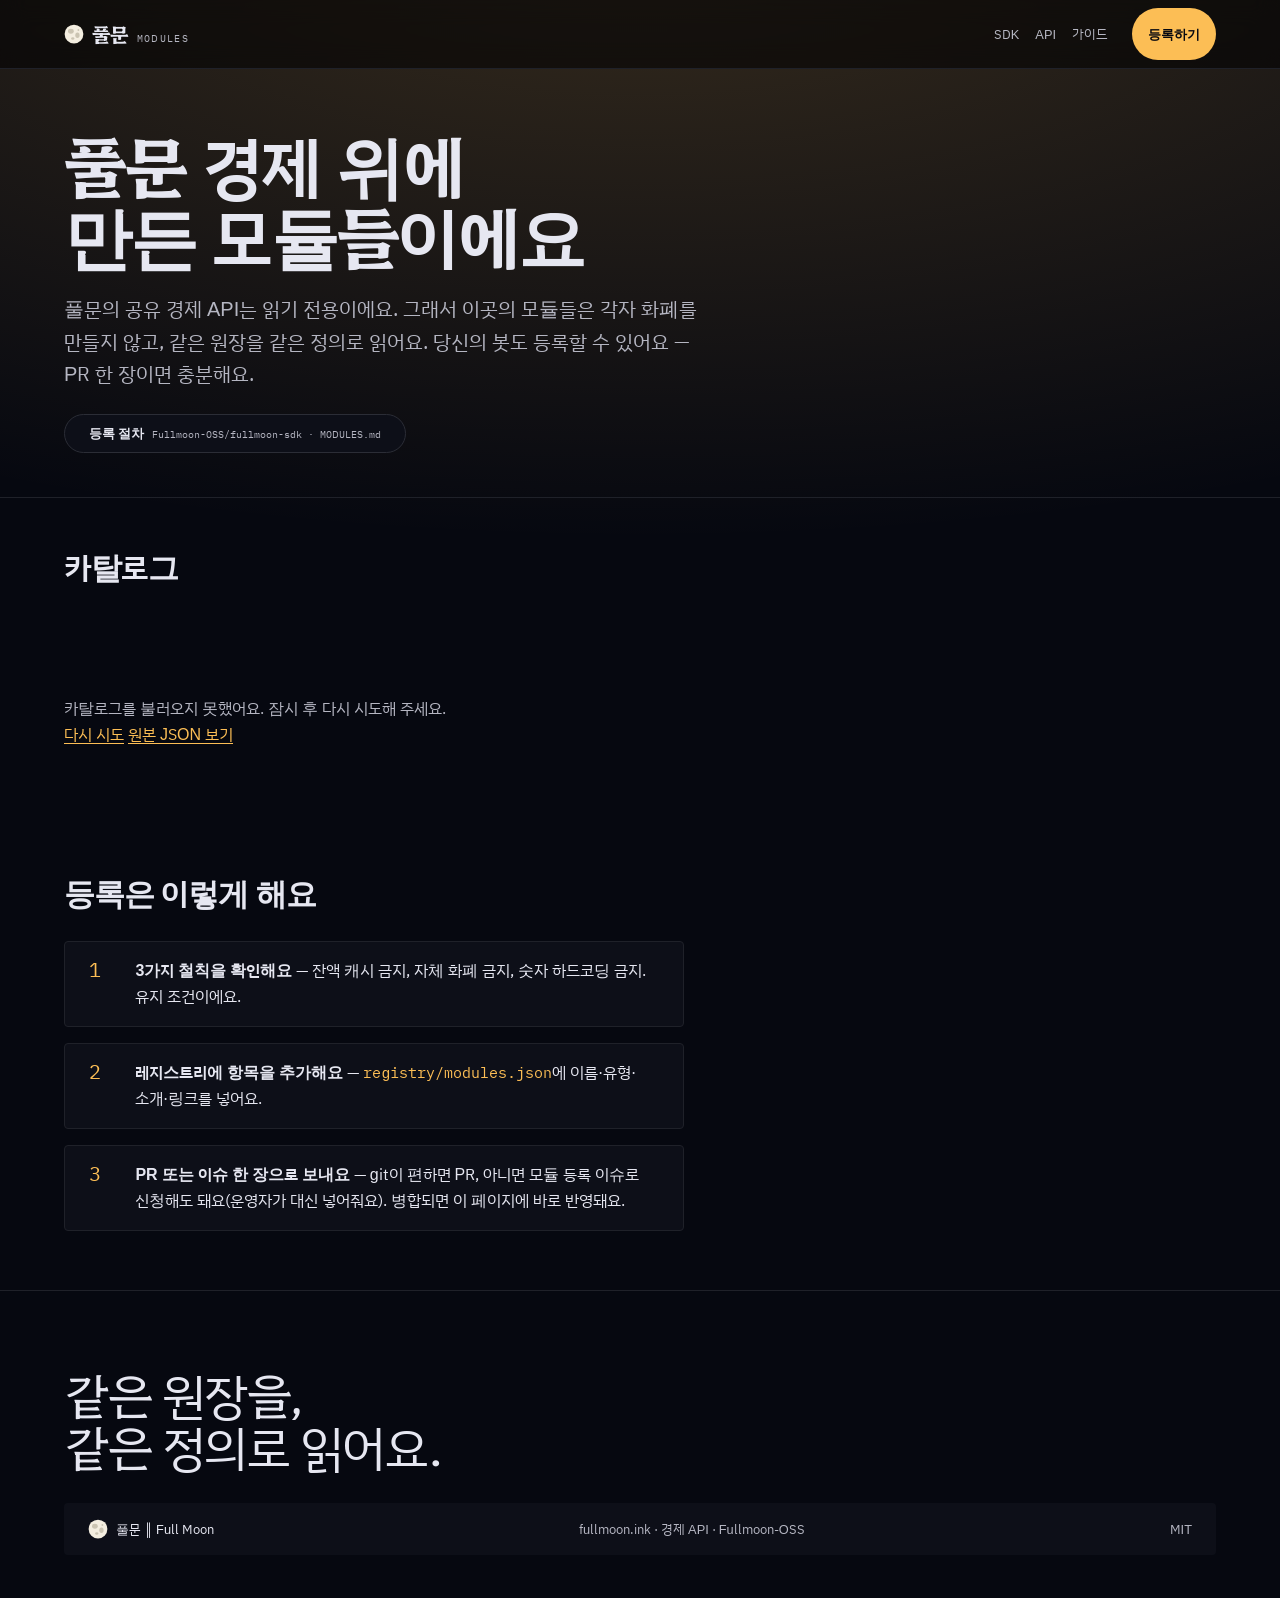
==== commit 76d1738d: "docs: registration via issue or PR (llms + site howto)" ====
--- a/index.html
+++ b/index.html
@@ -70,8 +70,7 @@
     </div>
     <div class="filters" id="filters" role="group" aria-label="유형 필터"></div>
     <div class="grid" id="grid">
-      <p class="state" id="loading">카탈로그를 불러오는 중이에요…</p>
-      <noscript><style>#loading{display:none}</style><p class="state">이 카탈로그는 JavaScript로 목록을 그려요. 브라우저에서 허용해 주세요. 목록 원본은 <a href="https://github.com/Fullmoon-OSS/fullmoon-sdk/blob/main/registry/modules.json">registry/modules.json</a>에 있어요.</p></noscript>
+      <noscript><p class="state">이 카탈로그는 JavaScript로 목록을 그려요. 브라우저에서 허용해 주세요. 목록 원본은 <a href="https://github.com/Fullmoon-OSS/fullmoon-sdk/blob/main/registry/modules.json">registry/modules.json</a>에 있어요.</p></noscript>
     </div>
     <div class="state state--hidden" id="error" role="alert">
       <p>카탈로그를 불러오지 못했어요. 잠시 후 다시 시도해 주세요.</p>
@@ -85,7 +84,7 @@
     <ol class="howto__steps">
       <li><span class="step__n"></span><div class="step__body"><strong>3가지 철칙을 확인해요</strong> — 잔액 캐시 금지, 자체 화폐 금지, 숫자 하드코딩 금지. 유지 조건이에요.</div></li>
       <li><span class="step__n"></span><div class="step__body"><strong>레지스트리에 항목을 추가해요</strong> — <code>registry/modules.json</code>에 이름·유형·소개·링크를 넣어요.</div></li>
-      <li><span class="step__n"></span><div class="step__body"><strong>PR을 보내요</strong> — <code>npm run validate:registry</code>가 통과하면 운영자가 확인해서 병합해요. 병합되면 이 페이지에 바로 반영돼요.</div></li>
+      <li><span class="step__n"></span><div class="step__body"><strong>PR 또는 이슈 한 장으로 보내요</strong> — git이 편하면 PR, 아니면 <a href="https://github.com/Fullmoon-OSS/fullmoon-sdk/issues/new?template=module-registration.yml">모듈 등록 이슈</a>로 신청해도 돼요(운영자가 대신 넣어줘요). 병합되면 이 페이지에 바로 반영돼요.</div></li>
     </ol>
   </section>
 </main>
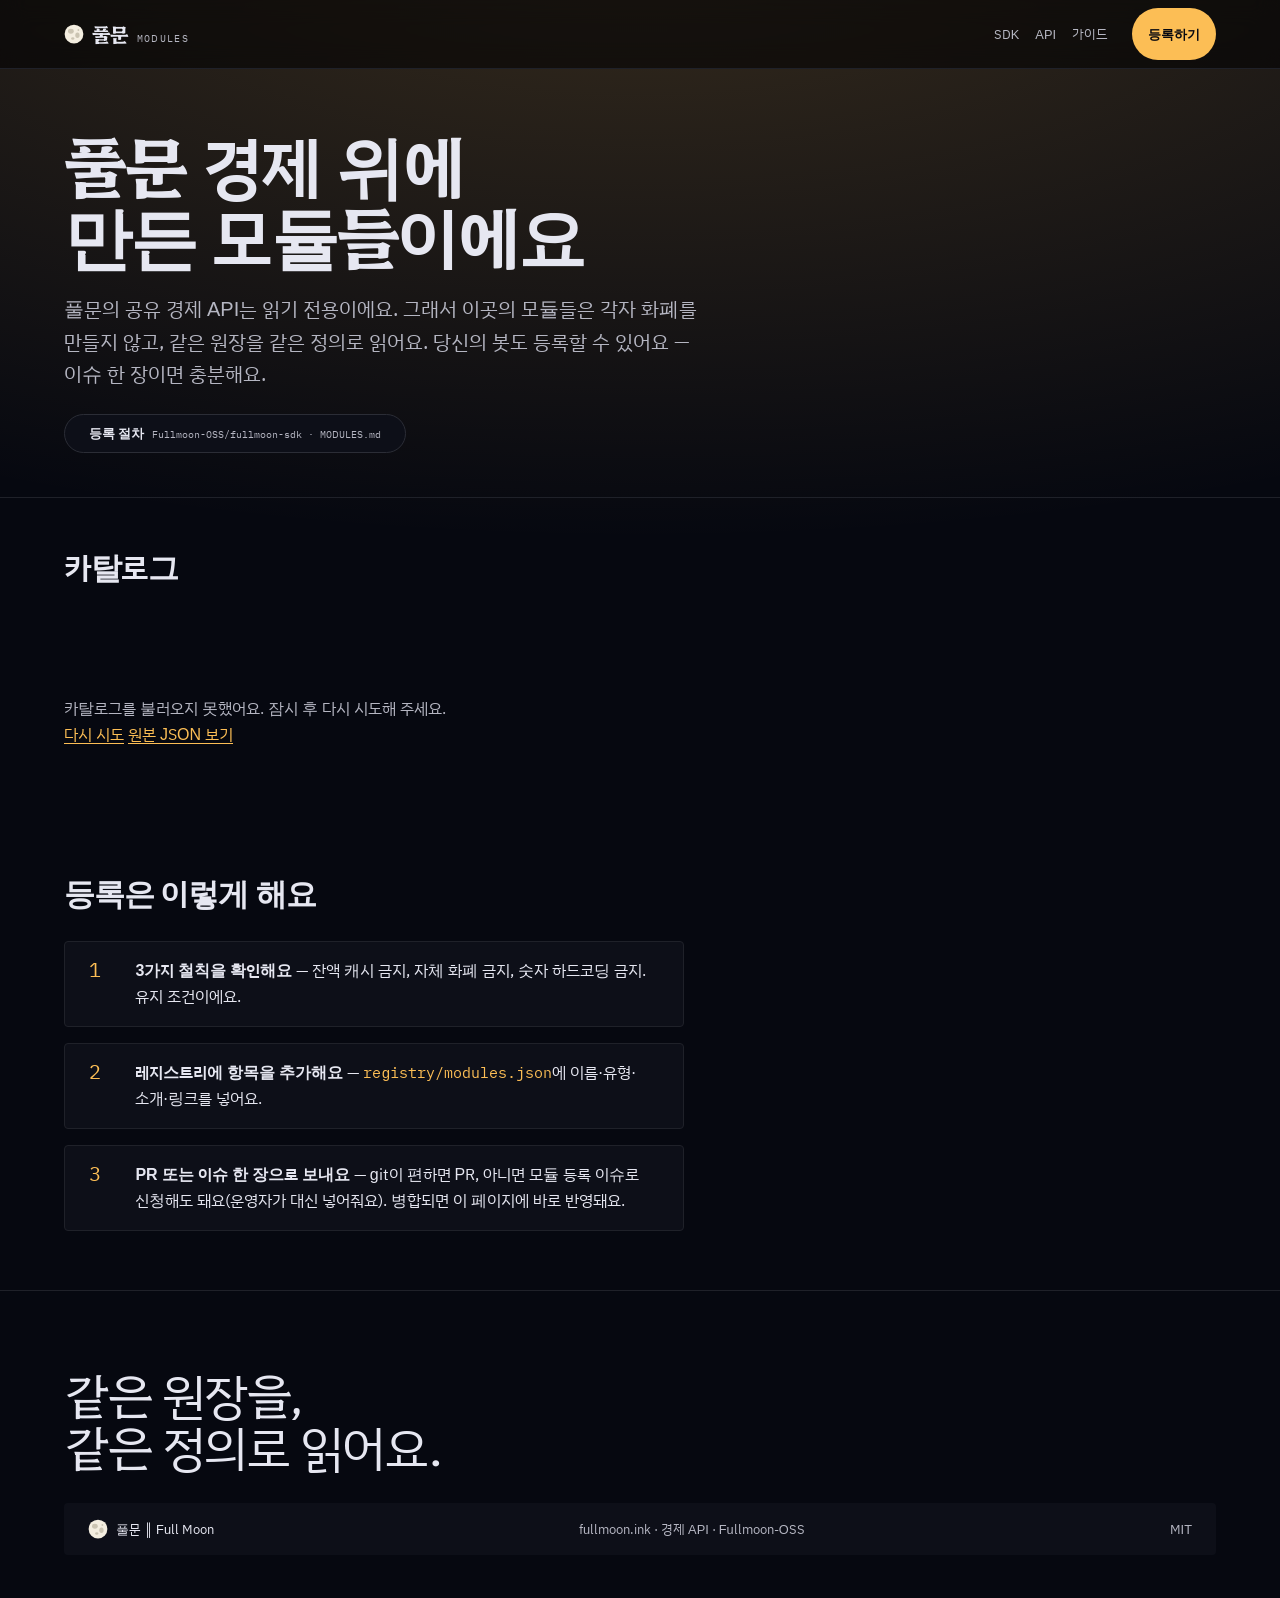
==== commit 3840d4d6: "docs: issue-first wording in og/hero/llms, entry-shape cleanup" ====
--- a/index.html
+++ b/index.html
@@ -8,7 +8,7 @@
 <meta name="color-scheme" content="dark">
 <link rel="canonical" href="https://modules.fullmoon.ink/">
 <meta property="og:title" content="풀문 모듈 ║ Full Moon Modules — 풀문 경제 위에 만든 모듈들">
-<meta property="og:description" content="풀문 공유 경제 API 위에 만들어진 봇·대시보드·도구들의 공식 카탈로그예요. PR 한 장으로 등록할 수 있어요.">
+<meta property="og:description" content="풀문 공유 경제 API 위에 만들어진 봇·대시보드·도구들의 공식 카탈로그예요. 이슈 한 장으로 등록할 수 있어요.">
 <meta property="og:type" content="website">
 <meta property="og:url" content="https://modules.fullmoon.ink/">
 <meta property="og:image" content="https://fullmoon.ink/assets/img/og-banner.png">
@@ -55,7 +55,7 @@
     <p class="hero__lede">
       풀문의 공유 경제 API는 읽기 전용이에요. 그래서 이곳의 모듈들은 각자 화폐를
       만들지 않고, 같은 원장을 같은 정의로 읽어요. 당신의 봇도 등록할 수 있어요 —
-      PR 한 장이면 충분해요.
+      이슈 한 장이면 충분해요.
     </p>
     <a class="chip" href="https://github.com/Fullmoon-OSS/fullmoon-sdk/blob/main/MODULES.md">
       <span class="chip__label">등록 절차</span>
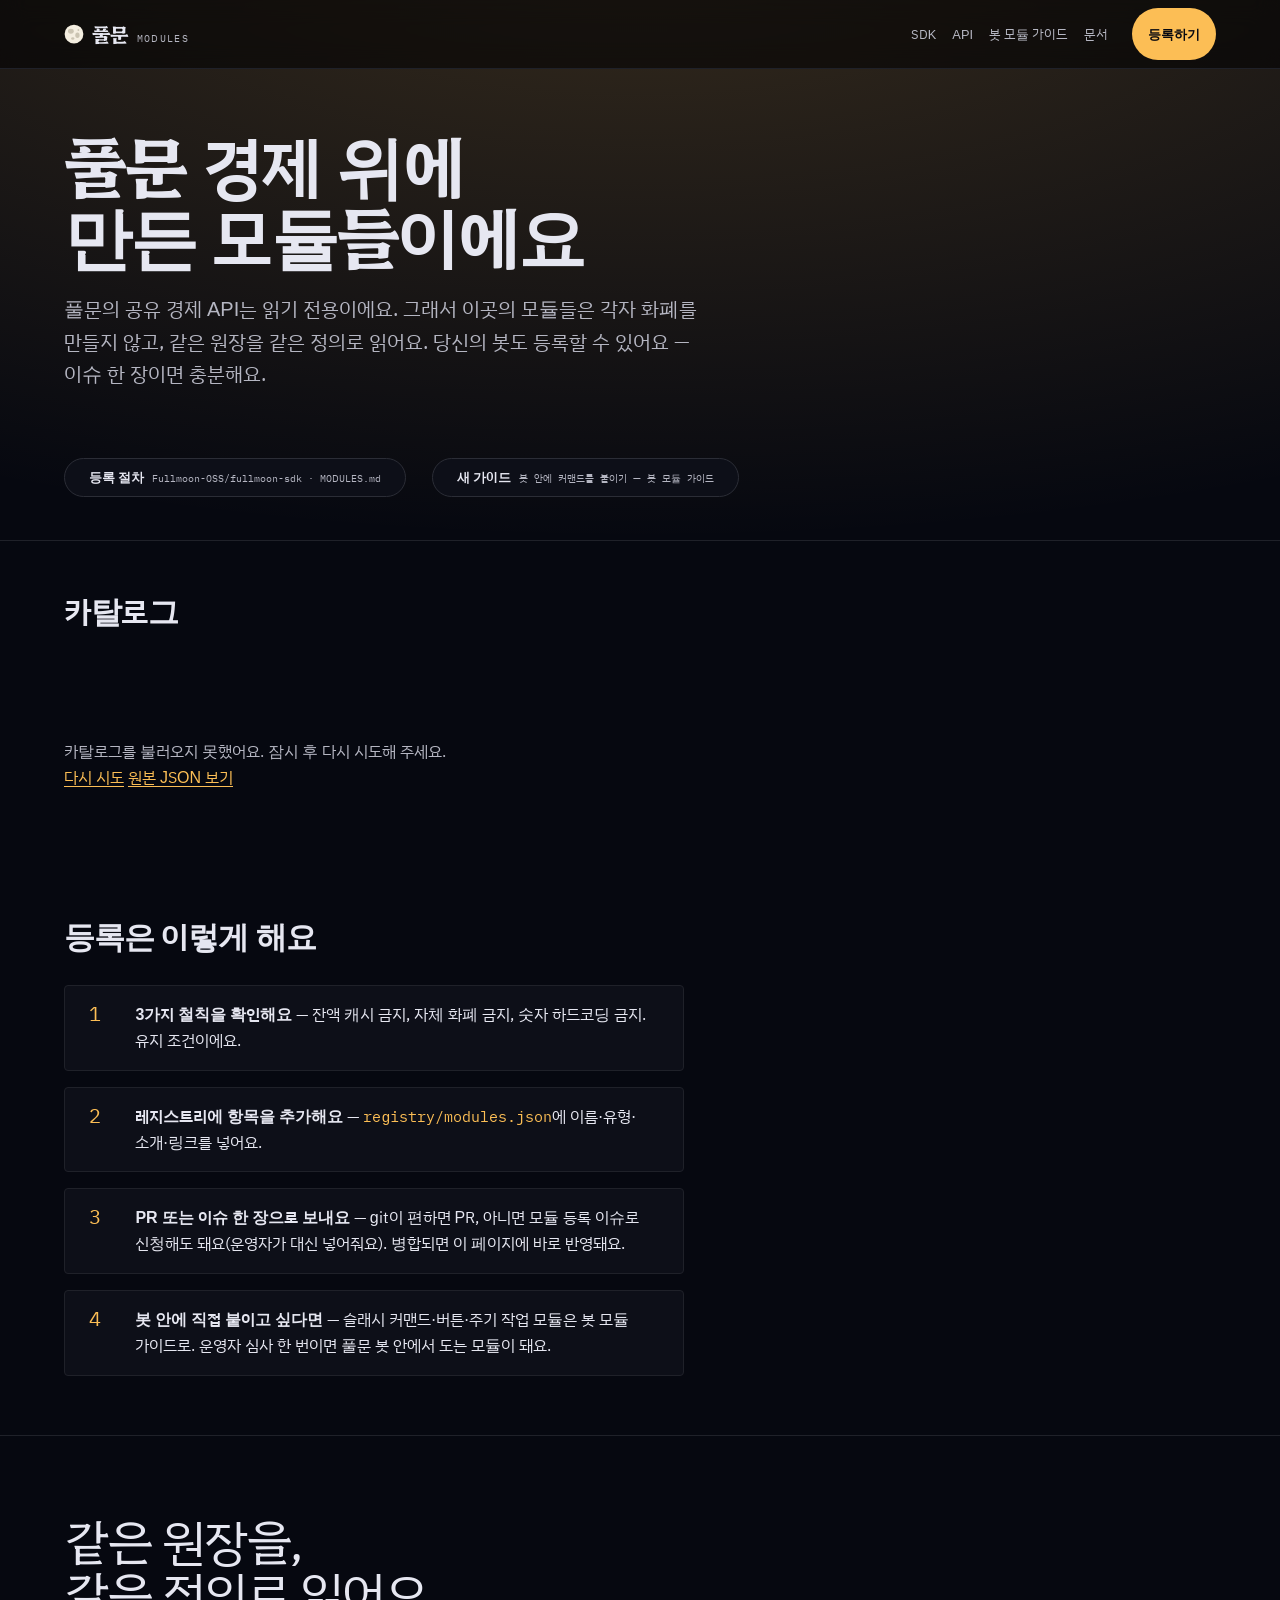
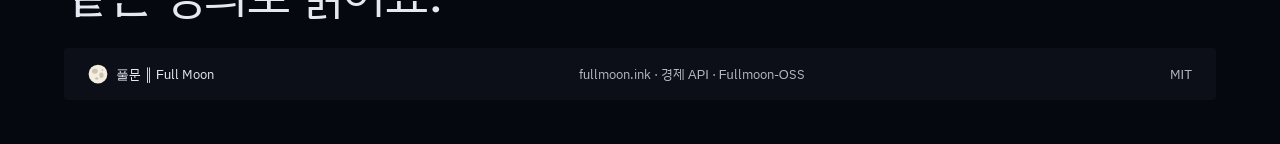
==== commit cfea9b9a: "feat: bot module guide page + homepage pointers guide.html: a full guide for attaching commands, but" ====
--- a/index.html
+++ b/index.html
@@ -41,7 +41,8 @@
     <div class="nav__links">
       <a class="nav__link" href="https://github.com/Fullmoon-OSS/fullmoon-sdk">SDK</a>
       <a class="nav__link" href="https://github.com/Fullmoon-OSS/fullmoon-economy-api">API</a>
-      <a class="nav__link" href="https://github.com/Fullmoon-OSS/fullmoon-docs">가이드</a>
+      <a class="nav__link" href="/guide.html">봇 모듈 가이드</a>
+      <a class="nav__link" href="https://github.com/Fullmoon-OSS/fullmoon-docs">문서</a>
     </div>
     <div class="nav__end">
       <a class="nav__cta" href="https://github.com/Fullmoon-OSS/fullmoon-sdk/blob/main/MODULES.md">등록하기</a>
@@ -57,10 +58,16 @@
       만들지 않고, 같은 원장을 같은 정의로 읽어요. 당신의 봇도 등록할 수 있어요 —
       이슈 한 장이면 충분해요.
     </p>
-    <a class="chip" href="https://github.com/Fullmoon-OSS/fullmoon-sdk/blob/main/MODULES.md">
-      <span class="chip__label">등록 절차</span>
-      <span class="chip__addr">Fullmoon-OSS/fullmoon-sdk · MODULES.md</span>
-    </a>
+    <div class="g-chips">
+      <a class="chip" href="https://github.com/Fullmoon-OSS/fullmoon-sdk/blob/main/MODULES.md">
+        <span class="chip__label">등록 절차</span>
+        <span class="chip__addr">Fullmoon-OSS/fullmoon-sdk · MODULES.md</span>
+      </a>
+      <a class="chip" href="/guide.html">
+        <span class="chip__label">새 가이드</span>
+        <span class="chip__addr">봇 안에 커맨드를 붙이기 — 봇 모듈 가이드</span>
+      </a>
+    </div>
   </section>
 
   <section class="board" aria-label="모듈 카탈로그">
@@ -85,6 +92,7 @@
       <li><span class="step__n"></span><div class="step__body"><strong>3가지 철칙을 확인해요</strong> — 잔액 캐시 금지, 자체 화폐 금지, 숫자 하드코딩 금지. 유지 조건이에요.</div></li>
       <li><span class="step__n"></span><div class="step__body"><strong>레지스트리에 항목을 추가해요</strong> — <code>registry/modules.json</code>에 이름·유형·소개·링크를 넣어요.</div></li>
       <li><span class="step__n"></span><div class="step__body"><strong>PR 또는 이슈 한 장으로 보내요</strong> — git이 편하면 PR, 아니면 <a href="https://github.com/Fullmoon-OSS/fullmoon-sdk/issues/new?template=module-registration.yml">모듈 등록 이슈</a>로 신청해도 돼요(운영자가 대신 넣어줘요). 병합되면 이 페이지에 바로 반영돼요.</div></li>
+      <li><span class="step__n"></span><div class="step__body"><strong>봇 안에 직접 붙이고 싶다면</strong> — 슬래시 커맨드·버튼·주기 작업 모듈은 <a href="/guide.html">봇 모듈 가이드</a>로. 운영자 심사 한 번이면 풀문 봇 안에서 도는 모듈이 돼요.</div></li>
     </ol>
   </section>
 </main>
--- a/assets/css/modules.css
+++ b/assets/css/modules.css
@@ -414,3 +414,11 @@
   * { transition-duration: 0.01ms !important; }
   .card:hover, .card:focus-within { transform: none; }
 }
+
+/* ── 히어로 아래 칩 묶음 (홈·가이드 공용) ──────────────────── */
+.g-chips {
+  display: flex;
+  flex-wrap: wrap;
+  gap: calc(var(--rhythm) * 0.6);
+  margin-top: var(--rhythm);
+}
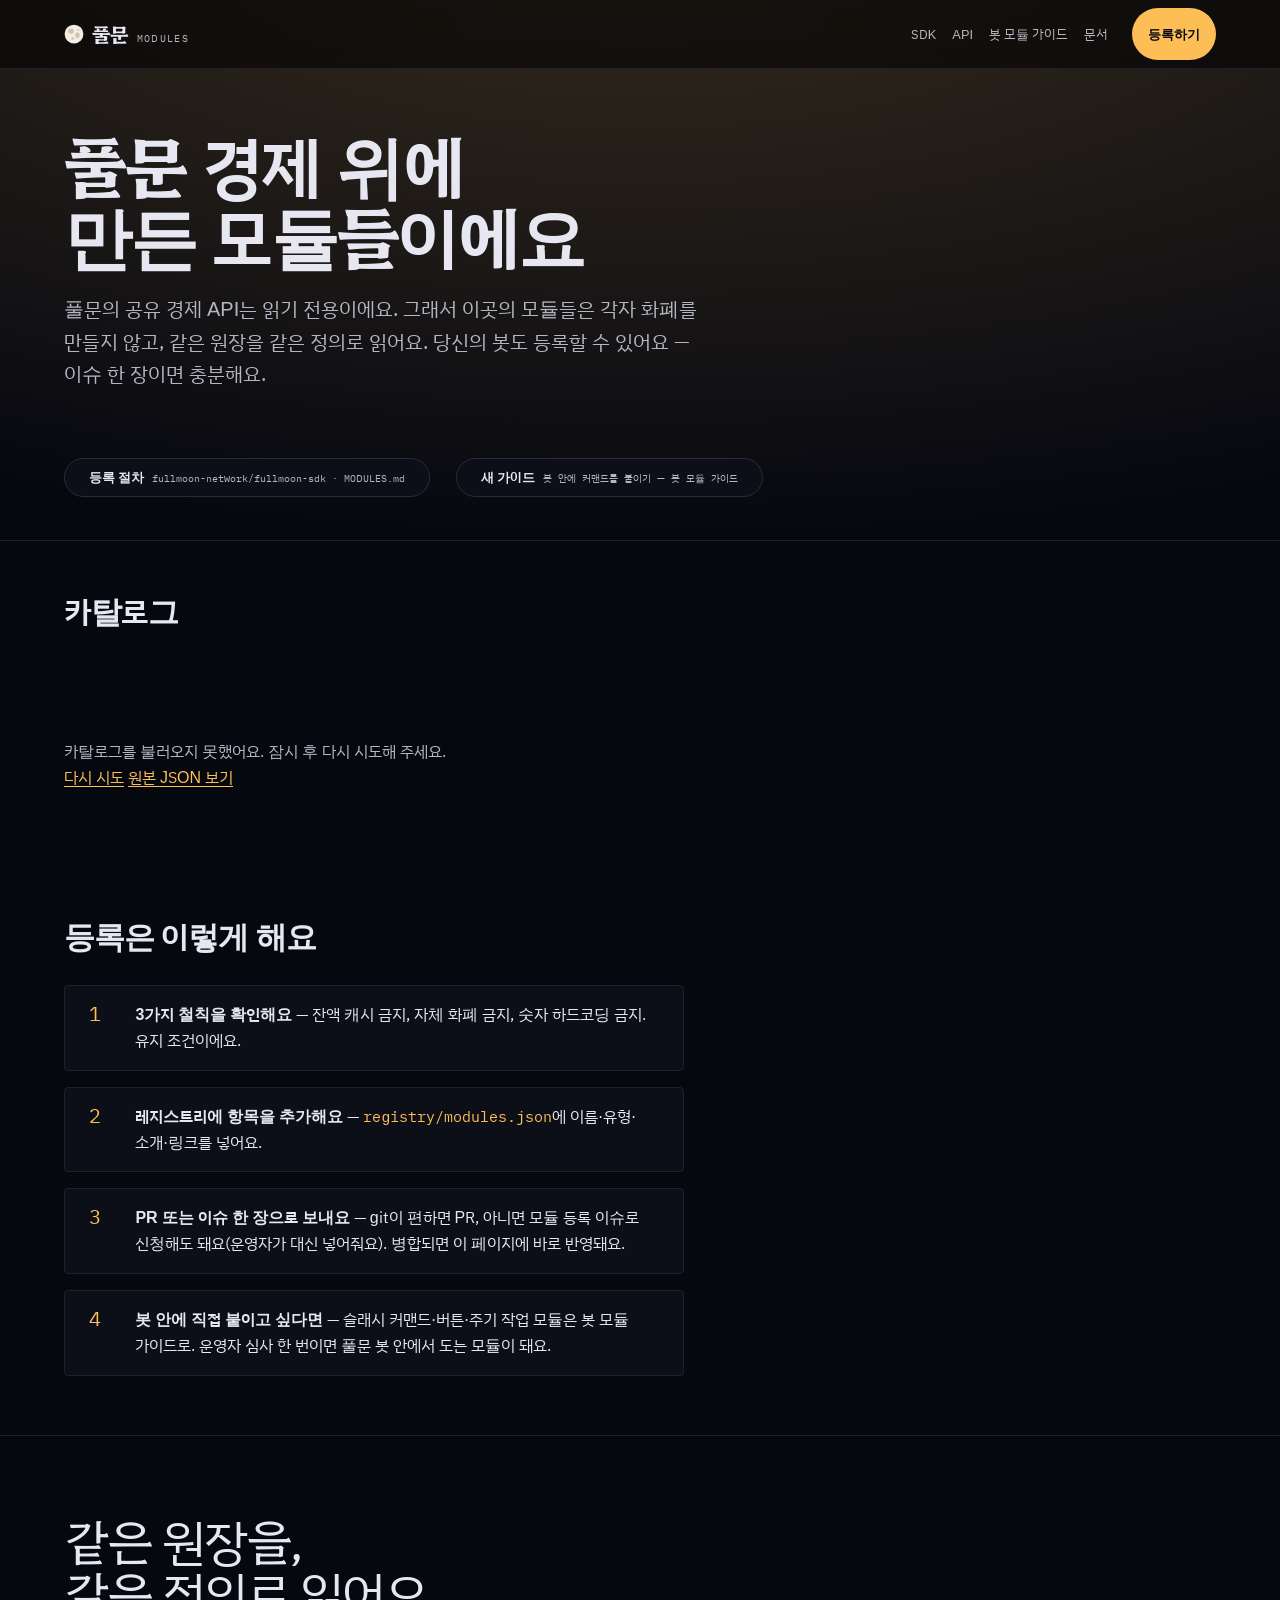
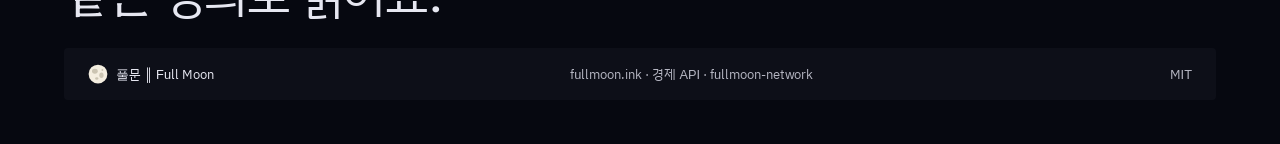
==== commit 4d7bc0dc: "chore: rename Fullmoon-OSS references to fullmoon-network" ====
--- a/index.html
+++ b/index.html
@@ -39,13 +39,13 @@
       <span class="brand__latin">Modules</span>
     </a>
     <div class="nav__links">
-      <a class="nav__link" href="https://github.com/Fullmoon-OSS/fullmoon-sdk">SDK</a>
-      <a class="nav__link" href="https://github.com/Fullmoon-OSS/fullmoon-economy-api">API</a>
+      <a class="nav__link" href="https://github.com/fullmoon-network/fullmoon-sdk">SDK</a>
+      <a class="nav__link" href="https://github.com/fullmoon-network/fullmoon-economy-api">API</a>
       <a class="nav__link" href="/guide.html">봇 모듈 가이드</a>
-      <a class="nav__link" href="https://github.com/Fullmoon-OSS/fullmoon-docs">문서</a>
+      <a class="nav__link" href="https://github.com/fullmoon-network/fullmoon-docs">문서</a>
     </div>
     <div class="nav__end">
-      <a class="nav__cta" href="https://github.com/Fullmoon-OSS/fullmoon-sdk/blob/main/MODULES.md">등록하기</a>
+      <a class="nav__cta" href="https://github.com/fullmoon-network/fullmoon-sdk/blob/main/MODULES.md">등록하기</a>
     </div>
   </nav>
 </header>
@@ -59,9 +59,9 @@
       이슈 한 장이면 충분해요.
     </p>
     <div class="g-chips">
-      <a class="chip" href="https://github.com/Fullmoon-OSS/fullmoon-sdk/blob/main/MODULES.md">
+      <a class="chip" href="https://github.com/fullmoon-network/fullmoon-sdk/blob/main/MODULES.md">
         <span class="chip__label">등록 절차</span>
-        <span class="chip__addr">Fullmoon-OSS/fullmoon-sdk · MODULES.md</span>
+        <span class="chip__addr">fullmoon-network/fullmoon-sdk · MODULES.md</span>
       </a>
       <a class="chip" href="/guide.html">
         <span class="chip__label">새 가이드</span>
@@ -77,12 +77,12 @@
     </div>
     <div class="filters" id="filters" role="group" aria-label="유형 필터"></div>
     <div class="grid" id="grid">
-      <noscript><p class="state">이 카탈로그는 JavaScript로 목록을 그려요. 브라우저에서 허용해 주세요. 목록 원본은 <a href="https://github.com/Fullmoon-OSS/fullmoon-sdk/blob/main/registry/modules.json">registry/modules.json</a>에 있어요.</p></noscript>
+      <noscript><p class="state">이 카탈로그는 JavaScript로 목록을 그려요. 브라우저에서 허용해 주세요. 목록 원본은 <a href="https://github.com/fullmoon-network/fullmoon-sdk/blob/main/registry/modules.json">registry/modules.json</a>에 있어요.</p></noscript>
     </div>
     <div class="state state--hidden" id="error" role="alert">
       <p>카탈로그를 불러오지 못했어요. 잠시 후 다시 시도해 주세요.</p>
       <p><button class="retry" id="retry" type="button">다시 시도</button>
-         <a class="retry" href="https://github.com/Fullmoon-OSS/fullmoon-sdk/blob/main/registry/modules.json">원본 JSON 보기</a></p>
+         <a class="retry" href="https://github.com/fullmoon-network/fullmoon-sdk/blob/main/registry/modules.json">원본 JSON 보기</a></p>
     </div>
   </section>
 
@@ -91,7 +91,7 @@
     <ol class="howto__steps">
       <li><span class="step__n"></span><div class="step__body"><strong>3가지 철칙을 확인해요</strong> — 잔액 캐시 금지, 자체 화폐 금지, 숫자 하드코딩 금지. 유지 조건이에요.</div></li>
       <li><span class="step__n"></span><div class="step__body"><strong>레지스트리에 항목을 추가해요</strong> — <code>registry/modules.json</code>에 이름·유형·소개·링크를 넣어요.</div></li>
-      <li><span class="step__n"></span><div class="step__body"><strong>PR 또는 이슈 한 장으로 보내요</strong> — git이 편하면 PR, 아니면 <a href="https://github.com/Fullmoon-OSS/fullmoon-sdk/issues/new?template=module-registration.yml">모듈 등록 이슈</a>로 신청해도 돼요(운영자가 대신 넣어줘요). 병합되면 이 페이지에 바로 반영돼요.</div></li>
+      <li><span class="step__n"></span><div class="step__body"><strong>PR 또는 이슈 한 장으로 보내요</strong> — git이 편하면 PR, 아니면 <a href="https://github.com/fullmoon-network/fullmoon-sdk/issues/new?template=module-registration.yml">모듈 등록 이슈</a>로 신청해도 돼요(운영자가 대신 넣어줘요). 병합되면 이 페이지에 바로 반영돼요.</div></li>
       <li><span class="step__n"></span><div class="step__body"><strong>봇 안에 직접 붙이고 싶다면</strong> — 슬래시 커맨드·버튼·주기 작업 모듈은 <a href="/guide.html">봇 모듈 가이드</a>로. 운영자 심사 한 번이면 풀문 봇 안에서 도는 모듈이 돼요.</div></li>
     </ol>
   </section>
@@ -110,7 +110,7 @@
       </svg>
       풀문 ║ Full Moon
     </span>
-    <span><a href="https://fullmoon.ink/">fullmoon.ink</a> · <a href="https://api.fullmoon.ink/economy/v1/health">경제 API</a> · <a href="https://github.com/Fullmoon-OSS">Fullmoon-OSS</a></span>
+    <span><a href="https://fullmoon.ink/">fullmoon.ink</a> · <a href="https://api.fullmoon.ink/economy/v1/health">경제 API</a> · <a href="https://github.com/fullmoon-network">fullmoon-network</a></span>
     <span>MIT</span>
   </div>
 </footer>
--- a/assets/css/modules.css
+++ b/assets/css/modules.css
@@ -1,4 +1,4 @@
-/* modules.fullmoon.ink — the Fullmoon-OSS community module catalog.
+/* modules.fullmoon.ink — the fullmoon-network community module catalog.
  *
  * Design language: the dalbit-web "Moonwake" system (assets/css/tokens.css is
  * the locked token sheet, copied verbatim). This file only composes the
